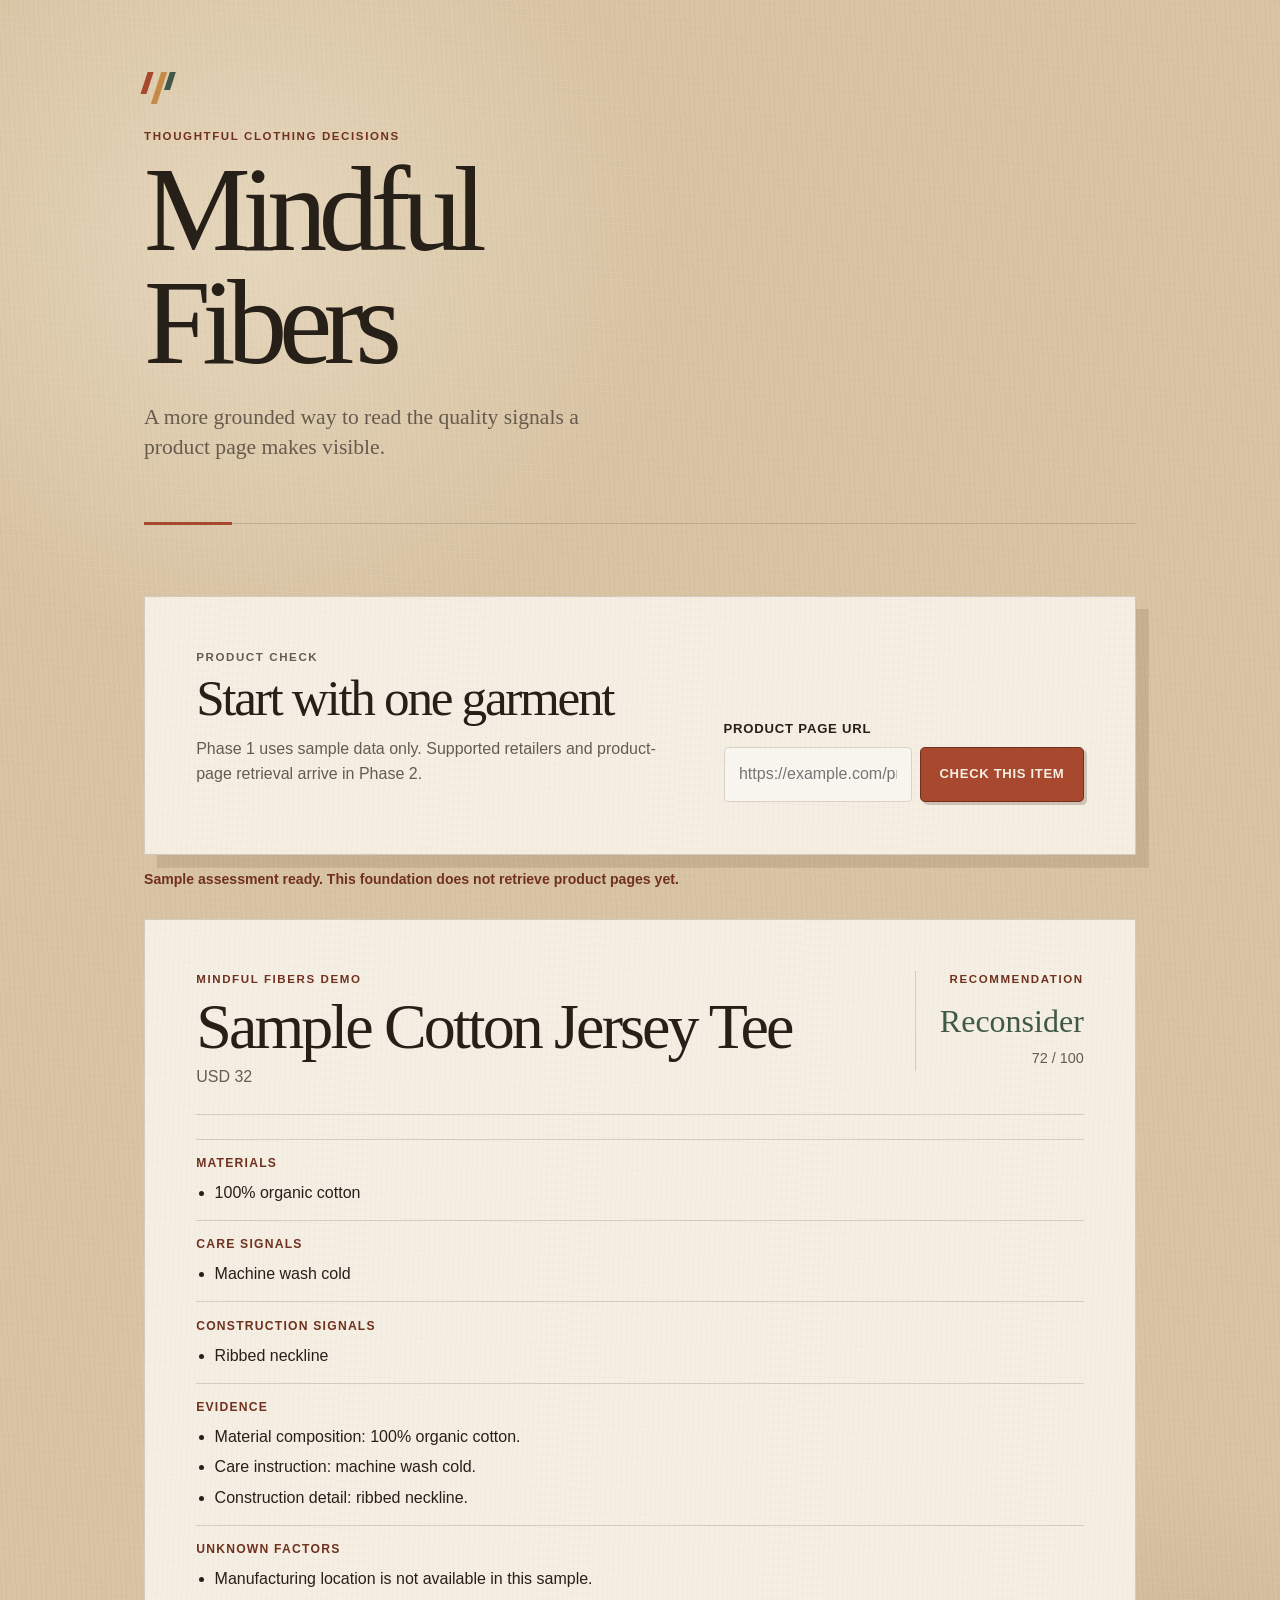
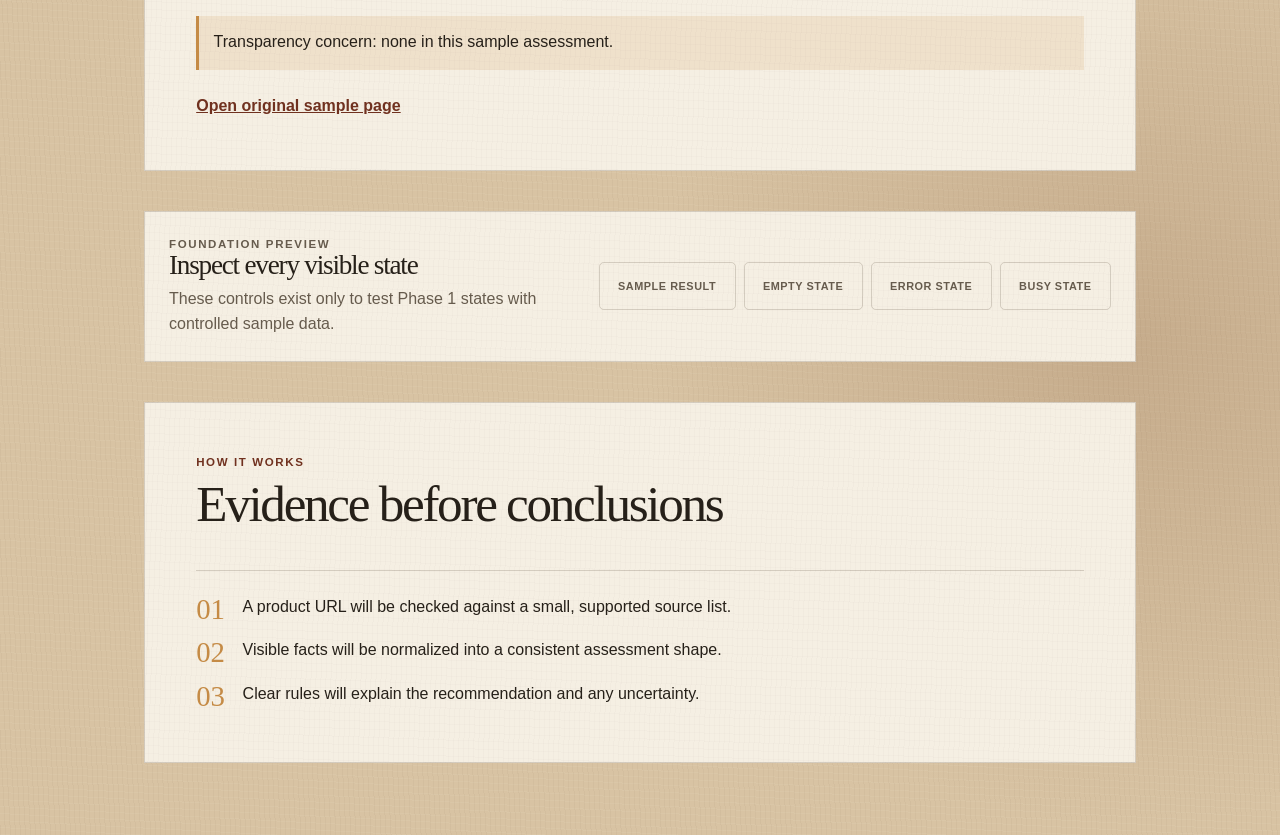
==== index.html @ ae5c8e62 "Refine Phase 1 visual texture" ====
<!doctype html>
<html lang="en">
  <head>
    <meta charset="UTF-8" />
    <meta name="viewport" content="width=device-width, initial-scale=1.0" />
    <meta name="description" content="A transparent product-quality assessment foundation." />
    <title>Mindful Fibers</title>
    <link rel="stylesheet" href="./style.css" />
    <script type="module" src="./app.js"></script>
  </head>
  <body>
    <main class="site-shell">
      <header class="masthead" aria-labelledby="site-title">
        <div class="masthead-mark" aria-hidden="true"><span></span><span></span><span></span></div>
        <p class="eyebrow">Thoughtful clothing decisions</p>
        <h1 id="site-title">Mindful<br />Fibers</h1>
        <p class="intro">A more grounded way to read the quality signals a product page makes visible.</p>
      </header>

      <section class="check-panel" aria-labelledby="check-title">
        <div>
          <p class="section-kicker">Product check</p>
          <h2 id="check-title">Start with one garment</h2>
          <p>Phase 1 uses sample data only. Supported retailers and product-page retrieval arrive in Phase 2.</p>
        </div>
        <form id="product-form" class="product-form">
          <label for="product-url">Product page URL</label>
          <div class="form-row">
            <input id="product-url" name="product-url" type="url" placeholder="https://example.com/product" autocomplete="url" />
            <button id="check-button" type="submit">Check this item</button>
          </div>
        </form>
      </section>

      <section class="status-region" aria-live="polite" aria-atomic="true">
        <p id="status-line" role="status"></p>
      </section>

      <section id="result-container" class="result-region" aria-live="polite" aria-label="Assessment results"></section>

      <section class="preview-panel" aria-labelledby="preview-title">
        <div>
          <p class="section-kicker">Foundation preview</p>
          <h2 id="preview-title">Inspect every visible state</h2>
          <p>These controls exist only to test Phase 1 states with controlled sample data.</p>
        </div>
        <div class="preview-actions" aria-label="Preview controls">
          <button type="button" data-preview="result">Sample result</button>
          <button type="button" data-preview="empty">Empty state</button>
          <button type="button" data-preview="error">Error state</button>
          <button type="button" data-preview="busy">Busy state</button>
        </div>
      </section>

      <section class="how-it-works" aria-labelledby="how-title">
        <p class="section-kicker">How it works</p>
        <h2 id="how-title">Evidence before conclusions</h2>
        <ol>
          <li>A product URL will be checked against a small, supported source list.</li>
          <li>Visible facts will be normalized into a consistent assessment shape.</li>
          <li>Clear rules will explain the recommendation and any uncertainty.</li>
        </ol>
      </section>
    </main>
  </body>
</html>
---- style.css ----
:root {
  --canvas: #d8c3a3; --paper: #f5efe3; --ink: #262019; --ink-soft: #665b4d;
  --clay: #a8492f; --clay-dark: #70311f; --ochre: #c58b46; --moss: #3f5847;
  --line: rgba(65, 47, 32, 0.18); --error: #8f2925;
  --space-1: 0.5rem; --space-2: 0.9rem; --space-3: 1.5rem; --space-4: 2.5rem; --space-5: 4.5rem;
  --radius: 0.3rem; --font-display: Georgia, "Times New Roman", serif; --font-body: "Helvetica Neue", Arial, sans-serif;
}

* { box-sizing: border-box; }
body {
  background-color: var(--canvas);
  background-image: radial-gradient(circle at 20% 10%, rgba(255, 250, 235, 0.34), transparent 26rem), radial-gradient(circle at 88% 80%, rgba(115, 66, 33, 0.18), transparent 30rem), repeating-linear-gradient(87deg, rgba(70, 48, 28, 0.035) 0 1px, transparent 1px 5px), repeating-linear-gradient(3deg, rgba(255, 252, 232, 0.06) 0 1px, transparent 1px 7px);
  color: var(--ink); font-family: var(--font-body); line-height: 1.55; margin: 0;
}
button, input { font: inherit; }
button { background: var(--clay); border: 1px solid var(--clay-dark); border-radius: var(--radius); box-shadow: 3px 3px 0 rgba(70, 37, 24, 0.22); color: var(--paper); cursor: pointer; font-size: 0.82rem; font-weight: 800; letter-spacing: 0.05em; padding: 0.9rem 1.15rem; text-transform: uppercase; }
button:hover, button:focus-visible { background: var(--clay-dark); }
button:focus-visible, input:focus-visible, a:focus-visible { outline: 3px solid var(--ochre); outline-offset: 3px; }
button:disabled, input:disabled { cursor: wait; opacity: 0.55; }
.site-shell { margin: 0 auto; max-width: 76rem; padding: var(--space-5) var(--space-3); }
.masthead { border-bottom: 1px solid var(--line); margin: 0 auto var(--space-5); max-width: 62rem; padding-bottom: var(--space-4); position: relative; }
.masthead::after { background: var(--clay); bottom: -2px; content: ""; height: 3px; left: 0; position: absolute; width: 5.5rem; }
.masthead-mark { display: flex; gap: 0.33rem; margin-bottom: var(--space-3); }
.masthead-mark span { background: var(--clay); display: block; height: 1.4rem; transform: skewX(-18deg); width: 0.4rem; }
.masthead-mark span:nth-child(2) { background: var(--ochre); height: 2rem; }.masthead-mark span:nth-child(3) { background: var(--moss); height: 1.1rem; }
.eyebrow, .section-kicker, .brand, .verdict-label { color: var(--clay-dark); font-size: 0.72rem; font-weight: 800; letter-spacing: 0.14em; margin: 0 0 var(--space-1); text-transform: uppercase; }
h1, h2, h3, p { margin-top: 0; } h1, h2 { font-family: var(--font-display); font-weight: 400; line-height: 0.94; }
h1 { font-size: clamp(4rem, 10vw, 7.5rem); letter-spacing: -0.07em; margin-bottom: var(--space-3); } h2 { font-size: clamp(2rem, 4vw, 3.4rem); letter-spacing: -0.045em; }
.intro { color: var(--ink-soft); font-family: var(--font-display); font-size: 1.35rem; line-height: 1.35; max-width: 31rem; }
.check-panel, .preview-panel, .how-it-works, .assessment-card, .state-card { background-color: var(--paper); background-image: repeating-linear-gradient(92deg, rgba(102, 76, 47, 0.025) 0 1px, transparent 1px 5px), repeating-linear-gradient(2deg, rgba(102, 76, 47, 0.02) 0 1px, transparent 1px 8px); border: 1px solid var(--line); }
.check-panel { box-shadow: 0.8rem 0.8rem 0 rgba(96, 61, 34, 0.14); display: grid; gap: var(--space-4); grid-template-columns: 1.15fr 0.85fr; margin: 0 auto; max-width: 62rem; padding: clamp(1.5rem, 4vw, 3.5rem); }
.check-panel p, .preview-panel p { color: var(--ink-soft); }.check-panel h2 { margin-bottom: var(--space-2); }.product-form { align-self: end; }.product-form label { display: block; font-size: 0.82rem; font-weight: 800; letter-spacing: 0.06em; margin-bottom: var(--space-1); text-transform: uppercase; }
.form-row { display: flex; gap: var(--space-1); }.form-row input { background: rgba(255,255,255,0.45); border: 1px solid var(--line); border-radius: var(--radius); color: var(--ink); flex: 1; min-width: 0; padding: 0.9rem; }
.status-region { margin: 0 auto; max-width: 62rem; min-height: 4rem; padding: var(--space-2) 0; }#status-line { color: var(--clay-dark); font-size: 0.88rem; font-weight: 700; margin-bottom: 0; }.result-region { margin: 0 auto var(--space-4); max-width: 62rem; }
.assessment-card { padding: clamp(1.5rem, 4vw, 3.5rem); }.assessment-top { align-items: start; border-bottom: 1px solid var(--line); display: flex; gap: var(--space-3); justify-content: space-between; margin-bottom: var(--space-3); padding-bottom: var(--space-3); }.product-title { font-size: clamp(2rem, 5vw, 4rem); margin-bottom: var(--space-1); }.price { color: var(--ink-soft); margin-bottom: 0; }
.verdict { border-left: 1px solid var(--line); min-width: 10rem; padding-left: var(--space-3); text-align: right; }.recommendation { color: var(--moss); display: block; font-family: var(--font-display); font-size: 2rem; font-weight: 400; }.score { color: var(--ink-soft); font-size: 0.9rem; }
.fact-group { border-top: 1px solid var(--line); margin-top: var(--space-2); padding-top: var(--space-2); }.fact-title { color: var(--clay-dark); font-size: 0.76rem; letter-spacing: 0.1em; margin-bottom: var(--space-1); text-transform: uppercase; }.fact-group ul { margin: 0; padding-left: 1.15rem; }.fact-item { margin-bottom: 0.35rem; }
.transparency-note { background: rgba(197, 139, 70, 0.15); border-left: 3px solid var(--ochre); margin: var(--space-3) 0; padding: var(--space-2); }.source-link { color: var(--clay-dark); font-weight: 800; }
.state-card { color: var(--ink-soft); font-family: var(--font-display); font-size: 1.3rem; padding: var(--space-4); }.error-state { border-color: rgba(143, 41, 37, 0.5); color: var(--error); }.empty-state { color: var(--ink-soft); }.busy-state { border-style: dashed; }
.preview-panel { display: grid; gap: var(--space-3); grid-template-columns: 1fr auto; margin: 0 auto var(--space-4); max-width: 62rem; padding: var(--space-3); }.preview-panel h2 { font-size: 1.7rem; margin-bottom: var(--space-1); }.preview-panel p { margin-bottom: 0; }.preview-actions { align-content: center; display: flex; flex-wrap: wrap; gap: var(--space-1); justify-content: flex-end; }.preview-actions button { background: transparent; border-color: var(--line); box-shadow: none; color: var(--ink-soft); font-size: 0.68rem; }.preview-actions button:hover, .preview-actions button:focus-visible { background: var(--ink); color: var(--paper); }
.how-it-works { margin: 0 auto; max-width: 62rem; padding: clamp(1.5rem, 4vw, 3.5rem); }.how-it-works ol { border-top: 1px solid var(--line); counter-reset: steps; display: grid; gap: var(--space-2); list-style: none; margin: var(--space-3) 0 0; padding: var(--space-3) 0 0; }.how-it-works li { counter-increment: steps; display: grid; gap: var(--space-2); grid-template-columns: 2rem 1fr; }.how-it-works li::before { color: var(--ochre); content: "0" counter(steps); font-family: var(--font-display); font-size: 1.8rem; line-height: 1; }
@media (max-width: 42rem) { .site-shell { padding: var(--space-4) var(--space-2); }.masthead { margin-bottom: var(--space-4); }.check-panel, .preview-panel { grid-template-columns: 1fr; }.form-row, .assessment-top { align-items: stretch; flex-direction: column; }.verdict { border-left: 0; border-top: 1px solid var(--line); padding: var(--space-2) 0 0; text-align: left; }.preview-actions { justify-content: flex-start; } }
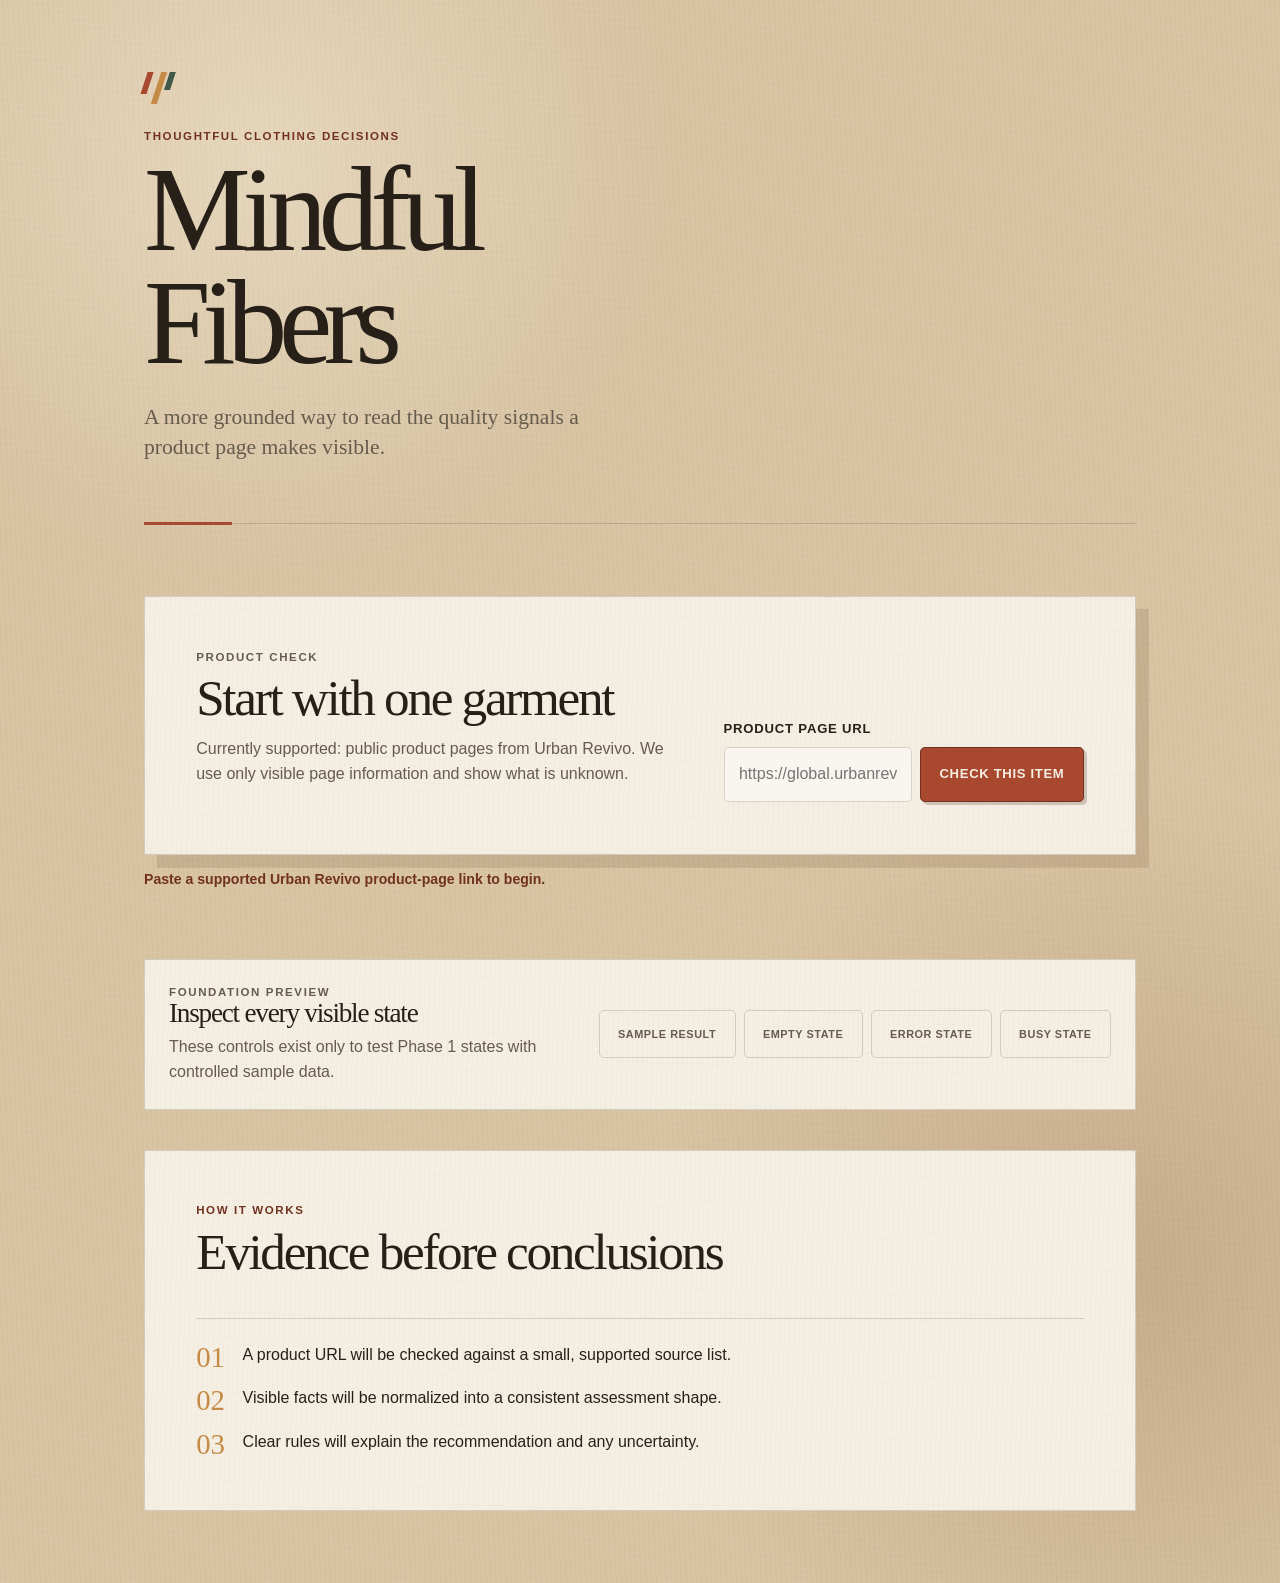
==== commit 3d698985: "Implement Phase 2 product check" ====
--- a/index.html
+++ b/index.html
@@ -3,10 +3,10 @@
   <head>
     <meta charset="UTF-8" />
     <meta name="viewport" content="width=device-width, initial-scale=1.0" />
-    <meta name="description" content="A transparent product-quality assessment foundation." />
+    <meta name="description" content="A transparent, evidence-based clothing product-quality assessment." />
     <title>Mindful Fibers</title>
     <link rel="stylesheet" href="./style.css" />
-    <script type="module" src="./app.js"></script>
+    <script type="module" src="./app.js?v=phase2-product-check"></script>
   </head>
   <body>
     <main class="site-shell">
@@ -21,12 +21,12 @@
         <div>
           <p class="section-kicker">Product check</p>
           <h2 id="check-title">Start with one garment</h2>
-          <p>Phase 1 uses sample data only. Supported retailers and product-page retrieval arrive in Phase 2.</p>
+          <p>Currently supported: public product pages from Urban Revivo. We use only visible page information and show what is unknown.</p>
         </div>
         <form id="product-form" class="product-form">
           <label for="product-url">Product page URL</label>
           <div class="form-row">
-            <input id="product-url" name="product-url" type="url" placeholder="https://example.com/product" autocomplete="url" />
+            <input id="product-url" name="product-url" type="url" placeholder="https://global.urbanrevivo.com/products/..." autocomplete="url" />
             <button id="check-button" type="submit">Check this item</button>
           </div>
         </form>
@@ -38,7 +38,7 @@
 
       <section id="result-container" class="result-region" aria-live="polite" aria-label="Assessment results"></section>
 
-      <section class="preview-panel" aria-labelledby="preview-title">
+      <section class="preview-panel" aria-labelledby="preview-title" hidden>
         <div>
           <p class="section-kicker">Foundation preview</p>
           <h2 id="preview-title">Inspect every visible state</h2>
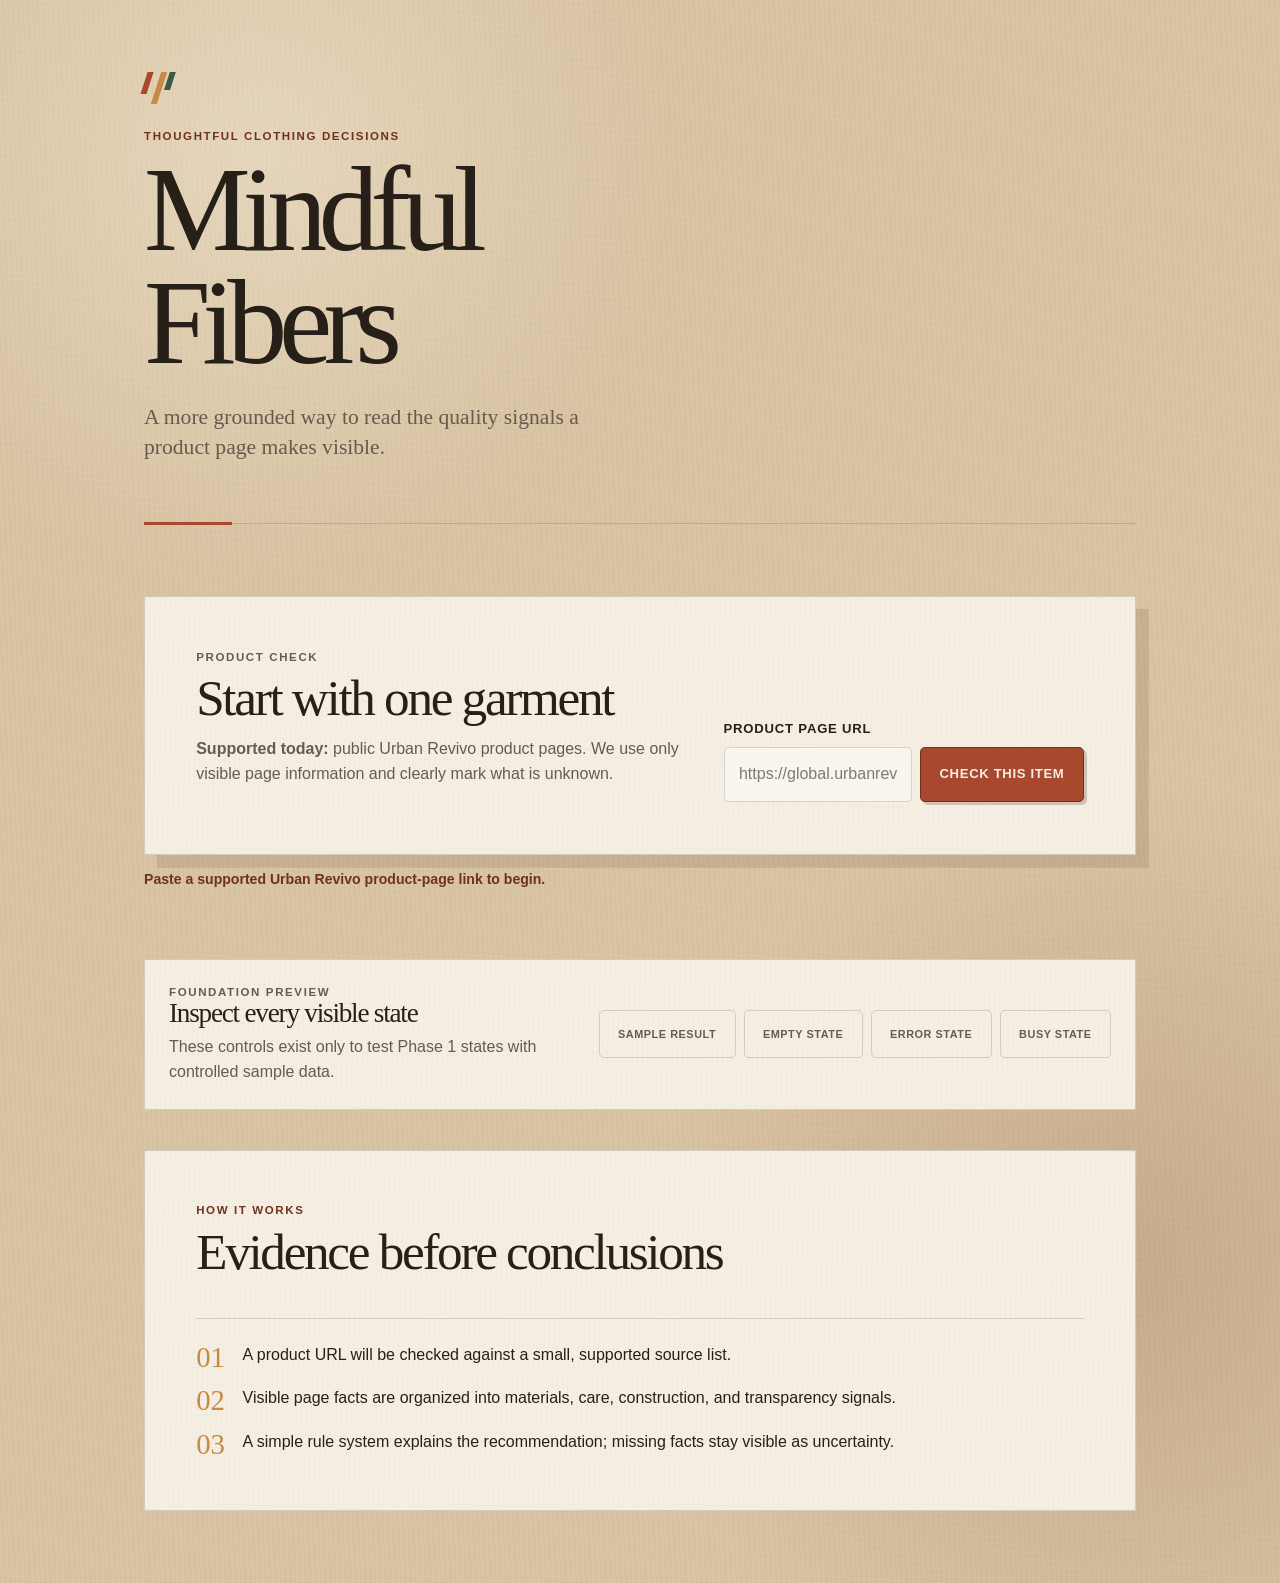
==== commit 9819e842: "Improve Phase 3 reliability" ====
--- a/index.html
+++ b/index.html
@@ -6,7 +6,7 @@
     <meta name="description" content="A transparent, evidence-based clothing product-quality assessment." />
     <title>Mindful Fibers</title>
     <link rel="stylesheet" href="./style.css" />
-    <script type="module" src="./app.js?v=phase2-product-check"></script>
+    <script type="module" src="./app.js?v=phase3-reliability"></script>
   </head>
   <body>
     <main class="site-shell">
@@ -21,12 +21,12 @@
         <div>
           <p class="section-kicker">Product check</p>
           <h2 id="check-title">Start with one garment</h2>
-          <p>Currently supported: public product pages from Urban Revivo. We use only visible page information and show what is unknown.</p>
+          <p id="source-guidance"><strong>Supported today:</strong> public Urban Revivo product pages. We use only visible page information and clearly mark what is unknown.</p>
         </div>
-        <form id="product-form" class="product-form">
+        <form id="product-form" class="product-form" novalidate>
           <label for="product-url">Product page URL</label>
           <div class="form-row">
-            <input id="product-url" name="product-url" type="url" placeholder="https://global.urbanrevivo.com/products/..." autocomplete="url" />
+            <input id="product-url" name="product-url" type="url" placeholder="https://global.urbanrevivo.com/products/..." autocomplete="url" aria-describedby="source-guidance" />
             <button id="check-button" type="submit">Check this item</button>
           </div>
         </form>
@@ -57,8 +57,8 @@
         <h2 id="how-title">Evidence before conclusions</h2>
         <ol>
           <li>A product URL will be checked against a small, supported source list.</li>
-          <li>Visible facts will be normalized into a consistent assessment shape.</li>
-          <li>Clear rules will explain the recommendation and any uncertainty.</li>
+          <li>Visible page facts are organized into materials, care, construction, and transparency signals.</li>
+          <li>A simple rule system explains the recommendation; missing facts stay visible as uncertainty.</li>
         </ol>
       </section>
     </main>
--- a/style.css
+++ b/style.css
@@ -30,13 +30,13 @@
 .check-panel, .preview-panel, .how-it-works, .assessment-card, .state-card { background-color: var(--paper); background-image: repeating-linear-gradient(92deg, rgba(102, 76, 47, 0.025) 0 1px, transparent 1px 5px), repeating-linear-gradient(2deg, rgba(102, 76, 47, 0.02) 0 1px, transparent 1px 8px); border: 1px solid var(--line); }
 .check-panel { box-shadow: 0.8rem 0.8rem 0 rgba(96, 61, 34, 0.14); display: grid; gap: var(--space-4); grid-template-columns: 1.15fr 0.85fr; margin: 0 auto; max-width: 62rem; padding: clamp(1.5rem, 4vw, 3.5rem); }
 .check-panel p, .preview-panel p { color: var(--ink-soft); }.check-panel h2 { margin-bottom: var(--space-2); }.product-form { align-self: end; }.product-form label { display: block; font-size: 0.82rem; font-weight: 800; letter-spacing: 0.06em; margin-bottom: var(--space-1); text-transform: uppercase; }
-.form-row { display: flex; gap: var(--space-1); }.form-row input { background: rgba(255,255,255,0.45); border: 1px solid var(--line); border-radius: var(--radius); color: var(--ink); flex: 1; min-width: 0; padding: 0.9rem; }
+.form-row { display: flex; gap: var(--space-1); }.form-row input { background: rgba(255,255,255,0.45); border: 1px solid var(--line); border-radius: var(--radius); color: var(--ink); flex: 1; min-width: 0; padding: 0.9rem; }.form-row input::placeholder { color: var(--ink-soft); opacity: 0.8; }
 .status-region { margin: 0 auto; max-width: 62rem; min-height: 4rem; padding: var(--space-2) 0; }#status-line { color: var(--clay-dark); font-size: 0.88rem; font-weight: 700; margin-bottom: 0; }.result-region { margin: 0 auto var(--space-4); max-width: 62rem; }
-.assessment-card { padding: clamp(1.5rem, 4vw, 3.5rem); }.assessment-top { align-items: start; border-bottom: 1px solid var(--line); display: flex; gap: var(--space-3); justify-content: space-between; margin-bottom: var(--space-3); padding-bottom: var(--space-3); }.product-title { font-size: clamp(2rem, 5vw, 4rem); margin-bottom: var(--space-1); }.price { color: var(--ink-soft); margin-bottom: 0; }
-.verdict { border-left: 1px solid var(--line); min-width: 10rem; padding-left: var(--space-3); text-align: right; }.recommendation { color: var(--moss); display: block; font-family: var(--font-display); font-size: 2rem; font-weight: 400; }.score { color: var(--ink-soft); font-size: 0.9rem; }
+.assessment-card { padding: clamp(1.5rem, 4vw, 3.5rem); }.assessment-card:focus { outline: 3px solid var(--ochre); outline-offset: 0.4rem; }.assessment-top { align-items: start; border-bottom: 1px solid var(--line); display: flex; gap: var(--space-3); justify-content: space-between; margin-bottom: var(--space-3); padding-bottom: var(--space-3); }.product-title { font-size: clamp(2rem, 5vw, 4rem); margin-bottom: var(--space-1); overflow-wrap: anywhere; }.price { color: var(--ink-soft); margin-bottom: 0; }
+.verdict { border-left: 1px solid var(--line); min-width: 10rem; padding-left: var(--space-3); text-align: right; }.recommendation { color: var(--moss); display: block; font-family: var(--font-display); font-size: 2rem; font-weight: 400; }.score { color: var(--ink-soft); display: block; font-size: 0.9rem; }.score-explanation { color: var(--ink-soft); display: block; font-size: 0.72rem; line-height: 1.35; margin-top: var(--space-1); }
 .fact-group { border-top: 1px solid var(--line); margin-top: var(--space-2); padding-top: var(--space-2); }.fact-title { color: var(--clay-dark); font-size: 0.76rem; letter-spacing: 0.1em; margin-bottom: var(--space-1); text-transform: uppercase; }.fact-group ul { margin: 0; padding-left: 1.15rem; }.fact-item { margin-bottom: 0.35rem; }
 .transparency-note { background: rgba(197, 139, 70, 0.15); border-left: 3px solid var(--ochre); margin: var(--space-3) 0; padding: var(--space-2); }.source-link { color: var(--clay-dark); font-weight: 800; }
 .state-card { color: var(--ink-soft); font-family: var(--font-display); font-size: 1.3rem; padding: var(--space-4); }.error-state { border-color: rgba(143, 41, 37, 0.5); color: var(--error); }.empty-state { color: var(--ink-soft); }.busy-state { border-style: dashed; }
 .preview-panel { display: grid; gap: var(--space-3); grid-template-columns: 1fr auto; margin: 0 auto var(--space-4); max-width: 62rem; padding: var(--space-3); }.preview-panel h2 { font-size: 1.7rem; margin-bottom: var(--space-1); }.preview-panel p { margin-bottom: 0; }.preview-actions { align-content: center; display: flex; flex-wrap: wrap; gap: var(--space-1); justify-content: flex-end; }.preview-actions button { background: transparent; border-color: var(--line); box-shadow: none; color: var(--ink-soft); font-size: 0.68rem; }.preview-actions button:hover, .preview-actions button:focus-visible { background: var(--ink); color: var(--paper); }
 .how-it-works { margin: 0 auto; max-width: 62rem; padding: clamp(1.5rem, 4vw, 3.5rem); }.how-it-works ol { border-top: 1px solid var(--line); counter-reset: steps; display: grid; gap: var(--space-2); list-style: none; margin: var(--space-3) 0 0; padding: var(--space-3) 0 0; }.how-it-works li { counter-increment: steps; display: grid; gap: var(--space-2); grid-template-columns: 2rem 1fr; }.how-it-works li::before { color: var(--ochre); content: "0" counter(steps); font-family: var(--font-display); font-size: 1.8rem; line-height: 1; }
-@media (max-width: 42rem) { .site-shell { padding: var(--space-4) var(--space-2); }.masthead { margin-bottom: var(--space-4); }.check-panel, .preview-panel { grid-template-columns: 1fr; }.form-row, .assessment-top { align-items: stretch; flex-direction: column; }.verdict { border-left: 0; border-top: 1px solid var(--line); padding: var(--space-2) 0 0; text-align: left; }.preview-actions { justify-content: flex-start; } }
+@media (max-width: 42rem) { .site-shell { padding: var(--space-4) var(--space-2); }.masthead { margin-bottom: var(--space-4); }.check-panel, .preview-panel { grid-template-columns: 1fr; }.form-row, .assessment-top { align-items: stretch; flex-direction: column; }.form-row button { width: 100%; }.product-title { font-size: clamp(2.2rem, 12vw, 3.5rem); }.verdict { border-left: 0; border-top: 1px solid var(--line); padding: var(--space-2) 0 0; text-align: left; }.preview-actions { justify-content: flex-start; } }
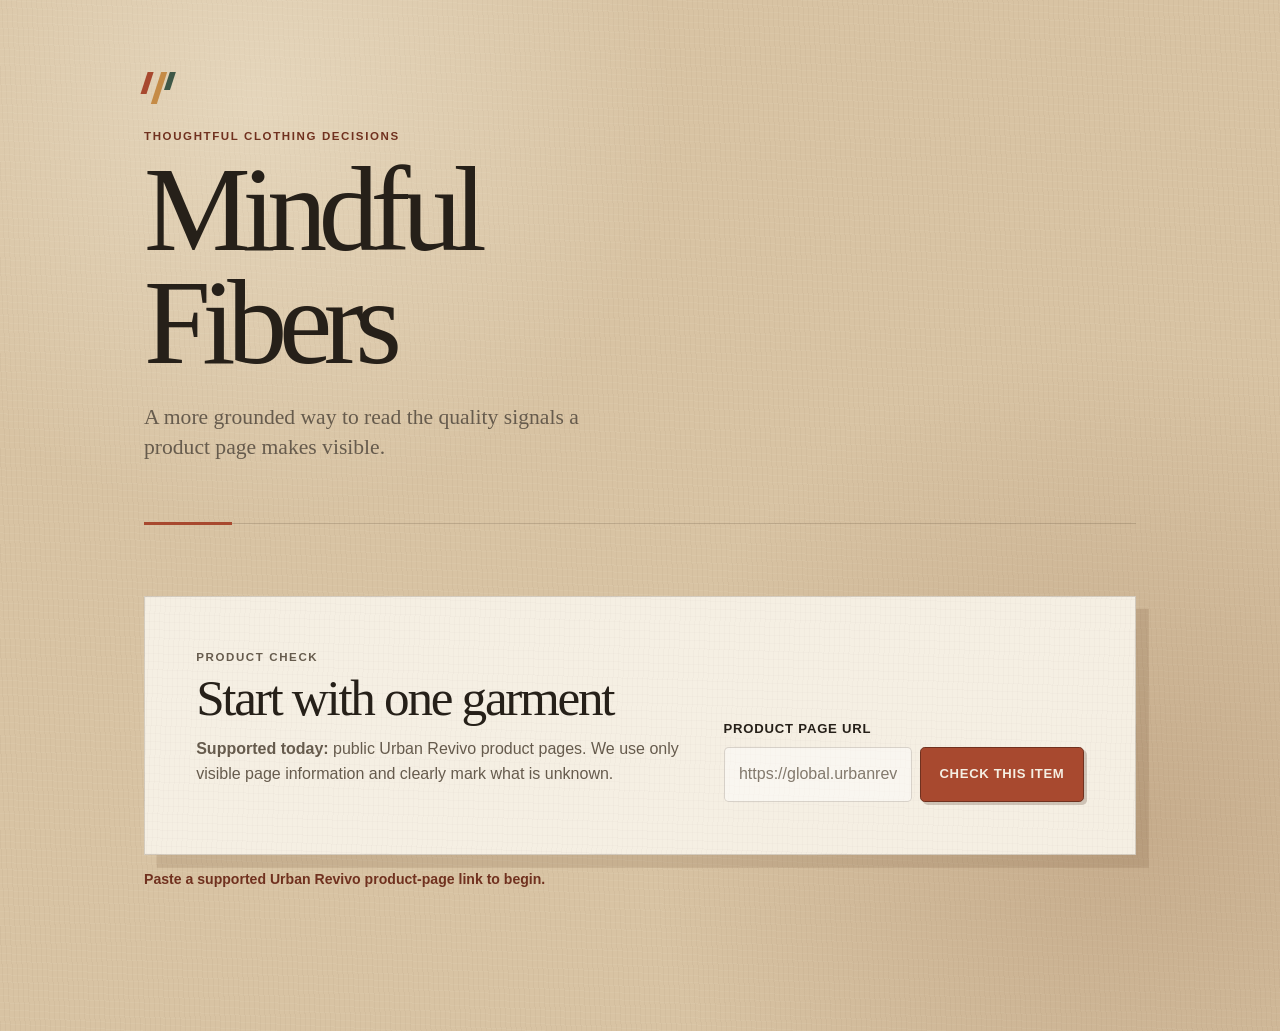
==== commit b60a2cef: "Simplify Phase 3 interface" ====
--- a/index.html
+++ b/index.html
@@ -5,8 +5,8 @@
     <meta name="viewport" content="width=device-width, initial-scale=1.0" />
     <meta name="description" content="A transparent, evidence-based clothing product-quality assessment." />
     <title>Mindful Fibers</title>
-    <link rel="stylesheet" href="./style.css" />
-    <script type="module" src="./app.js?v=phase3-reliability"></script>
+    <link rel="stylesheet" href="./style.css?v=phase3-essentials" />
+    <script type="module" src="./app.js?v=phase3-essentials"></script>
   </head>
   <body>
     <main class="site-shell">
@@ -52,15 +52,6 @@
         </div>
       </section>
 
-      <section class="how-it-works" aria-labelledby="how-title">
-        <p class="section-kicker">How it works</p>
-        <h2 id="how-title">Evidence before conclusions</h2>
-        <ol>
-          <li>A product URL will be checked against a small, supported source list.</li>
-          <li>Visible page facts are organized into materials, care, construction, and transparency signals.</li>
-          <li>A simple rule system explains the recommendation; missing facts stay visible as uncertainty.</li>
-        </ol>
-      </section>
     </main>
   </body>
 </html>
--- a/style.css
+++ b/style.css
@@ -7,6 +7,7 @@
 }
 
 * { box-sizing: border-box; }
+[hidden] { display: none !important; }
 body {
   background-color: var(--canvas);
   background-image: radial-gradient(circle at 20% 10%, rgba(255, 250, 235, 0.34), transparent 26rem), radial-gradient(circle at 88% 80%, rgba(115, 66, 33, 0.18), transparent 30rem), repeating-linear-gradient(87deg, rgba(70, 48, 28, 0.035) 0 1px, transparent 1px 5px), repeating-linear-gradient(3deg, rgba(255, 252, 232, 0.06) 0 1px, transparent 1px 7px);
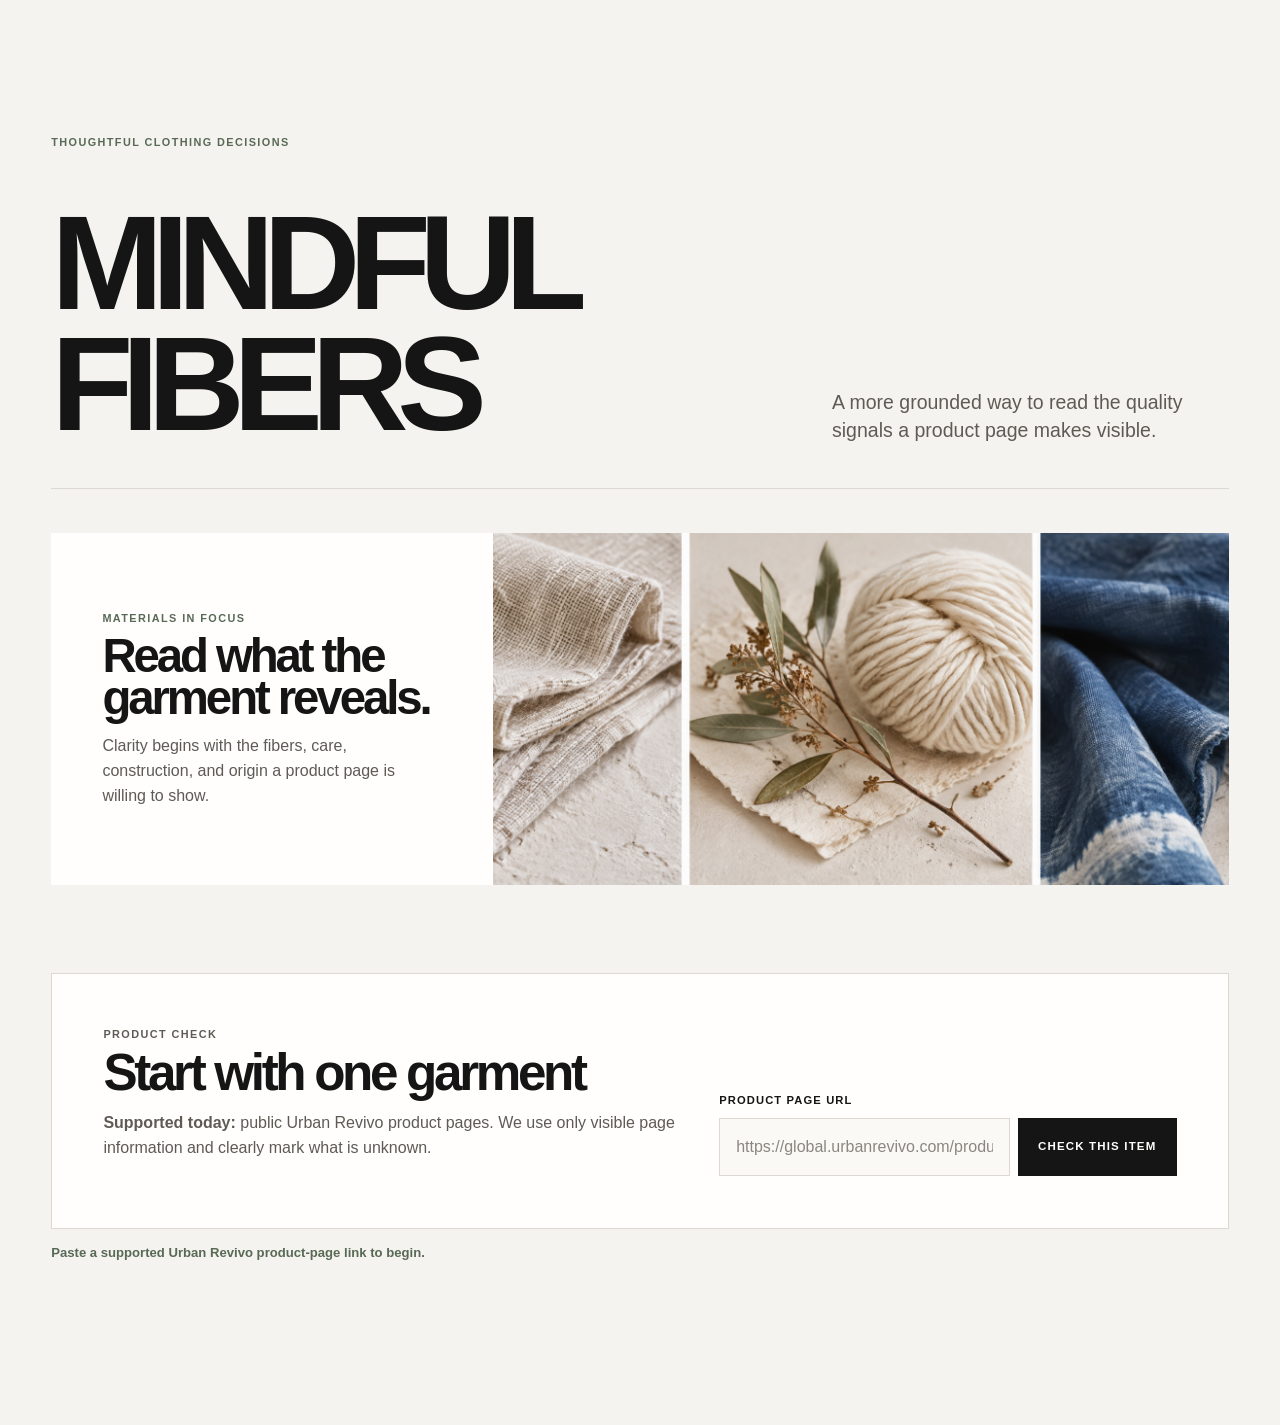
==== commit d11dcd0d: "Phase 3 visual and score clarity" ====
--- a/index.html
+++ b/index.html
@@ -5,17 +5,25 @@
     <meta name="viewport" content="width=device-width, initial-scale=1.0" />
     <meta name="description" content="A transparent, evidence-based clothing product-quality assessment." />
     <title>Mindful Fibers</title>
-    <link rel="stylesheet" href="./style.css?v=phase3-essentials" />
-    <script type="module" src="./app.js?v=phase3-essentials"></script>
+    <link rel="stylesheet" href="./style.css?v=phase3-proof" />
+    <script type="module" src="./app.js?v=phase3-proof"></script>
   </head>
   <body>
     <main class="site-shell">
       <header class="masthead" aria-labelledby="site-title">
-        <div class="masthead-mark" aria-hidden="true"><span></span><span></span><span></span></div>
         <p class="eyebrow">Thoughtful clothing decisions</p>
         <h1 id="site-title">Mindful<br />Fibers</h1>
         <p class="intro">A more grounded way to read the quality signals a product page makes visible.</p>
       </header>
+
+      <figure class="material-story" aria-labelledby="material-story-title">
+        <figcaption>
+          <p class="section-kicker">Materials in focus</p>
+          <h2 id="material-story-title">Read what the garment reveals.</h2>
+          <p>Clarity begins with the fibers, care, construction, and origin a product page is willing to show.</p>
+        </figcaption>
+        <img src="./assets/textile-materials-triptych.png" alt="Three editorial studies of natural textiles: raw linen, wool yarn with a botanical branch, and indigo cotton." />
+      </figure>
 
       <section class="check-panel" aria-labelledby="check-title">
         <div>
--- a/style.css
+++ b/style.css
@@ -1,43 +1,96 @@
 :root {
-  --canvas: #d8c3a3; --paper: #f5efe3; --ink: #262019; --ink-soft: #665b4d;
-  --clay: #a8492f; --clay-dark: #70311f; --ochre: #c58b46; --moss: #3f5847;
-  --line: rgba(65, 47, 32, 0.18); --error: #8f2925;
-  --space-1: 0.5rem; --space-2: 0.9rem; --space-3: 1.5rem; --space-4: 2.5rem; --space-5: 4.5rem;
-  --radius: 0.3rem; --font-display: Georgia, "Times New Roman", serif; --font-body: "Helvetica Neue", Arial, sans-serif;
+  --canvas: #f5f3ef;
+  --paper: #fffefd;
+  --ink: #151515;
+  --ink-soft: #5e5b55;
+  --moss: #586955;
+  --clay: #a84c35;
+  --clay-dark: #752c1c;
+  --flax: #d7c7a8;
+  --line: #dcd9d2;
+  --error: #9a3027;
+  --space-1: 0.5rem;
+  --space-2: 0.9rem;
+  --space-3: 1.5rem;
+  --space-4: 2.75rem;
+  --space-5: 5.5rem;
+  --radius: 0;
+  --font-display: ui-sans-serif, -apple-system, BlinkMacSystemFont, "Helvetica Neue", Arial, sans-serif;
+  --font-body: ui-sans-serif, -apple-system, BlinkMacSystemFont, "Helvetica Neue", Arial, sans-serif;
 }
 
 * { box-sizing: border-box; }
 [hidden] { display: none !important; }
-body {
-  background-color: var(--canvas);
-  background-image: radial-gradient(circle at 20% 10%, rgba(255, 250, 235, 0.34), transparent 26rem), radial-gradient(circle at 88% 80%, rgba(115, 66, 33, 0.18), transparent 30rem), repeating-linear-gradient(87deg, rgba(70, 48, 28, 0.035) 0 1px, transparent 1px 5px), repeating-linear-gradient(3deg, rgba(255, 252, 232, 0.06) 0 1px, transparent 1px 7px);
-  color: var(--ink); font-family: var(--font-body); line-height: 1.55; margin: 0;
+body { background: var(--canvas); color: var(--ink); font-family: var(--font-body); line-height: 1.55; margin: 0; }
+button, input { font: inherit; }
+button { background: var(--ink); border: 1px solid var(--ink); border-radius: var(--radius); color: var(--paper); cursor: pointer; font-size: 0.72rem; font-weight: 800; letter-spacing: 0.1em; padding: 1rem 1.2rem; text-transform: uppercase; transition: background-color 140ms ease, color 140ms ease; }
+button:hover, button:focus-visible { background: var(--clay); border-color: var(--clay); }
+button:focus-visible, input:focus-visible, a:focus-visible { outline: 3px solid var(--clay); outline-offset: 3px; }
+button:disabled, input:disabled { cursor: wait; opacity: 0.5; }
+
+.site-shell { margin: 0 auto; max-width: 92rem; padding: var(--space-4) clamp(1.25rem, 4vw, 4.5rem) var(--space-5); }
+.masthead { border-bottom: 1px solid var(--line); display: grid; grid-template-columns: minmax(0, 1.3fr) minmax(16rem, 0.7fr); gap: var(--space-4); margin-bottom: var(--space-4); padding: clamp(2.5rem, 7vw, 7rem) 0 var(--space-4); }
+.masthead .eyebrow { align-self: start; grid-column: 1 / -1; }
+.masthead h1 { max-width: 8ch; }
+.intro { align-self: end; color: var(--ink-soft); font-size: clamp(1rem, 1.6vw, 1.22rem); line-height: 1.45; margin: 0; max-width: 25rem; }
+
+.eyebrow, .section-kicker, .brand, .verdict-label { color: var(--moss); font-size: 0.68rem; font-weight: 800; letter-spacing: 0.13em; margin: 0 0 var(--space-1); text-transform: uppercase; }
+h1, h2, h3, p { margin-top: 0; }
+h1, h2 { font-family: var(--font-display); font-weight: 800; line-height: 0.9; }
+h1 { font-size: clamp(4rem, 10.5vw, 9.5rem); letter-spacing: -0.085em; margin-bottom: 0; text-transform: uppercase; }
+h2 { font-size: clamp(2rem, 4vw, 4.25rem); letter-spacing: -0.065em; }
+
+.material-story { align-items: stretch; background: var(--paper); display: grid; grid-template-columns: minmax(15rem, 0.75fr) minmax(0, 1.25fr); margin: 0 0 var(--space-5); }
+.material-story figcaption { align-self: center; padding: clamp(1.5rem, 4vw, 4rem); }
+.material-story h2 { font-size: clamp(2.15rem, 3.7vw, 4.25rem); margin-bottom: var(--space-2); }
+.material-story p:last-child { color: var(--ink-soft); margin-bottom: 0; max-width: 25rem; }
+.material-story img { display: block; height: 100%; min-height: 22rem; object-fit: cover; width: 100%; }
+
+.check-panel, .preview-panel, .assessment-card, .state-card { background: var(--paper); border: 1px solid var(--line); }
+.check-panel { display: grid; gap: var(--space-4); grid-template-columns: minmax(0, 1fr) minmax(20rem, 0.8fr); margin: 0 auto; max-width: 76rem; padding: clamp(1.5rem, 4vw, 4rem); }
+.check-panel p, .preview-panel p { color: var(--ink-soft); }
+.check-panel h2 { margin-bottom: var(--space-2); }
+.product-form { align-self: end; }
+.product-form label { display: block; font-size: 0.7rem; font-weight: 800; letter-spacing: 0.1em; margin-bottom: var(--space-1); text-transform: uppercase; }
+.form-row { display: flex; gap: var(--space-1); }
+.form-row input { background: #faf9f6; border: 1px solid var(--line); border-radius: var(--radius); color: var(--ink); flex: 1; min-width: 0; padding: 1rem; }
+.form-row input::placeholder { color: #8a8780; opacity: 1; }
+
+.status-region { margin: 0 auto; max-width: 76rem; min-height: 4rem; padding: var(--space-2) 0; }
+#status-line { color: var(--moss); font-size: 0.82rem; font-weight: 700; margin-bottom: 0; }
+.result-region { margin: 0 auto var(--space-4); max-width: 76rem; }
+.assessment-card { padding: clamp(1.5rem, 4vw, 4rem); }
+.assessment-card:focus { outline: 3px solid var(--clay); outline-offset: 0.4rem; }
+.assessment-top { align-items: start; border-bottom: 1px solid var(--line); display: flex; gap: var(--space-3); justify-content: space-between; margin-bottom: var(--space-3); padding-bottom: var(--space-3); }
+.product-title { font-size: clamp(2rem, 5vw, 5.2rem); margin-bottom: var(--space-1); overflow-wrap: anywhere; }
+.price { color: var(--ink-soft); margin-bottom: 0; }
+.verdict { border-left: 1px solid var(--line); min-width: 11rem; padding-left: var(--space-3); text-align: right; }
+.recommendation { color: var(--moss); display: block; font-size: 2rem; font-weight: 800; letter-spacing: -0.06em; }
+.score { color: var(--ink-soft); display: block; font-size: 0.85rem; }
+.fact-group { border-top: 1px solid var(--line); margin-top: var(--space-2); padding-top: var(--space-2); }
+.fact-title { color: var(--moss); font-size: 0.7rem; letter-spacing: 0.12em; margin-bottom: var(--space-1); text-transform: uppercase; }
+.fact-group ul { margin: 0; padding-left: 1.15rem; }
+.fact-item { margin-bottom: 0.35rem; }
+.score-guide { background: #eef0ea; border-left: 3px solid var(--moss); color: var(--ink-soft); font-size: 0.82rem; margin: 0 0 var(--space-3); padding: var(--space-2); }
+.score-proof-title { color: var(--ink); display: block; font-size: 0.72rem; letter-spacing: 0.08em; margin-top: var(--space-2); text-transform: uppercase; }
+.score-guide ul { margin: var(--space-1) 0; padding-left: 1.1rem; }
+.score-proof-item { margin-bottom: 0.2rem; }
+.score-sources, .source-link { color: var(--clay-dark); font-weight: 800; }
+.transparency-note { background: #f4ecdf; border-left: 3px solid var(--flax); margin: var(--space-3) 0; padding: var(--space-2); }
+.state-card { color: var(--ink-soft); font-size: 1.1rem; padding: var(--space-4); }
+.error-state { border-color: rgba(154, 48, 39, 0.5); color: var(--error); }
+.empty-state { color: var(--ink-soft); }
+.busy-state { border-style: dashed; }
+
+@media (max-width: 42rem) {
+  .site-shell { padding: var(--space-3) var(--space-2) var(--space-4); }
+  .masthead, .material-story, .check-panel { grid-template-columns: 1fr; }
+  .masthead { gap: var(--space-3); padding-top: var(--space-4); }
+  .masthead .eyebrow { grid-column: auto; }
+  h1 { font-size: clamp(3.5rem, 19vw, 5.5rem); }
+  .material-story img { min-height: 11rem; }
+  .form-row, .assessment-top { align-items: stretch; flex-direction: column; }
+  .form-row button { width: 100%; }
+  .product-title { font-size: clamp(2.25rem, 12vw, 4rem); }
+  .verdict { border-left: 0; border-top: 1px solid var(--line); padding: var(--space-2) 0 0; text-align: left; }
 }
-button, input { font: inherit; }
-button { background: var(--clay); border: 1px solid var(--clay-dark); border-radius: var(--radius); box-shadow: 3px 3px 0 rgba(70, 37, 24, 0.22); color: var(--paper); cursor: pointer; font-size: 0.82rem; font-weight: 800; letter-spacing: 0.05em; padding: 0.9rem 1.15rem; text-transform: uppercase; }
-button:hover, button:focus-visible { background: var(--clay-dark); }
-button:focus-visible, input:focus-visible, a:focus-visible { outline: 3px solid var(--ochre); outline-offset: 3px; }
-button:disabled, input:disabled { cursor: wait; opacity: 0.55; }
-.site-shell { margin: 0 auto; max-width: 76rem; padding: var(--space-5) var(--space-3); }
-.masthead { border-bottom: 1px solid var(--line); margin: 0 auto var(--space-5); max-width: 62rem; padding-bottom: var(--space-4); position: relative; }
-.masthead::after { background: var(--clay); bottom: -2px; content: ""; height: 3px; left: 0; position: absolute; width: 5.5rem; }
-.masthead-mark { display: flex; gap: 0.33rem; margin-bottom: var(--space-3); }
-.masthead-mark span { background: var(--clay); display: block; height: 1.4rem; transform: skewX(-18deg); width: 0.4rem; }
-.masthead-mark span:nth-child(2) { background: var(--ochre); height: 2rem; }.masthead-mark span:nth-child(3) { background: var(--moss); height: 1.1rem; }
-.eyebrow, .section-kicker, .brand, .verdict-label { color: var(--clay-dark); font-size: 0.72rem; font-weight: 800; letter-spacing: 0.14em; margin: 0 0 var(--space-1); text-transform: uppercase; }
-h1, h2, h3, p { margin-top: 0; } h1, h2 { font-family: var(--font-display); font-weight: 400; line-height: 0.94; }
-h1 { font-size: clamp(4rem, 10vw, 7.5rem); letter-spacing: -0.07em; margin-bottom: var(--space-3); } h2 { font-size: clamp(2rem, 4vw, 3.4rem); letter-spacing: -0.045em; }
-.intro { color: var(--ink-soft); font-family: var(--font-display); font-size: 1.35rem; line-height: 1.35; max-width: 31rem; }
-.check-panel, .preview-panel, .how-it-works, .assessment-card, .state-card { background-color: var(--paper); background-image: repeating-linear-gradient(92deg, rgba(102, 76, 47, 0.025) 0 1px, transparent 1px 5px), repeating-linear-gradient(2deg, rgba(102, 76, 47, 0.02) 0 1px, transparent 1px 8px); border: 1px solid var(--line); }
-.check-panel { box-shadow: 0.8rem 0.8rem 0 rgba(96, 61, 34, 0.14); display: grid; gap: var(--space-4); grid-template-columns: 1.15fr 0.85fr; margin: 0 auto; max-width: 62rem; padding: clamp(1.5rem, 4vw, 3.5rem); }
-.check-panel p, .preview-panel p { color: var(--ink-soft); }.check-panel h2 { margin-bottom: var(--space-2); }.product-form { align-self: end; }.product-form label { display: block; font-size: 0.82rem; font-weight: 800; letter-spacing: 0.06em; margin-bottom: var(--space-1); text-transform: uppercase; }
-.form-row { display: flex; gap: var(--space-1); }.form-row input { background: rgba(255,255,255,0.45); border: 1px solid var(--line); border-radius: var(--radius); color: var(--ink); flex: 1; min-width: 0; padding: 0.9rem; }.form-row input::placeholder { color: var(--ink-soft); opacity: 0.8; }
-.status-region { margin: 0 auto; max-width: 62rem; min-height: 4rem; padding: var(--space-2) 0; }#status-line { color: var(--clay-dark); font-size: 0.88rem; font-weight: 700; margin-bottom: 0; }.result-region { margin: 0 auto var(--space-4); max-width: 62rem; }
-.assessment-card { padding: clamp(1.5rem, 4vw, 3.5rem); }.assessment-card:focus { outline: 3px solid var(--ochre); outline-offset: 0.4rem; }.assessment-top { align-items: start; border-bottom: 1px solid var(--line); display: flex; gap: var(--space-3); justify-content: space-between; margin-bottom: var(--space-3); padding-bottom: var(--space-3); }.product-title { font-size: clamp(2rem, 5vw, 4rem); margin-bottom: var(--space-1); overflow-wrap: anywhere; }.price { color: var(--ink-soft); margin-bottom: 0; }
-.verdict { border-left: 1px solid var(--line); min-width: 10rem; padding-left: var(--space-3); text-align: right; }.recommendation { color: var(--moss); display: block; font-family: var(--font-display); font-size: 2rem; font-weight: 400; }.score { color: var(--ink-soft); display: block; font-size: 0.9rem; }.score-explanation { color: var(--ink-soft); display: block; font-size: 0.72rem; line-height: 1.35; margin-top: var(--space-1); }
-.fact-group { border-top: 1px solid var(--line); margin-top: var(--space-2); padding-top: var(--space-2); }.fact-title { color: var(--clay-dark); font-size: 0.76rem; letter-spacing: 0.1em; margin-bottom: var(--space-1); text-transform: uppercase; }.fact-group ul { margin: 0; padding-left: 1.15rem; }.fact-item { margin-bottom: 0.35rem; }
-.transparency-note { background: rgba(197, 139, 70, 0.15); border-left: 3px solid var(--ochre); margin: var(--space-3) 0; padding: var(--space-2); }.source-link { color: var(--clay-dark); font-weight: 800; }
-.state-card { color: var(--ink-soft); font-family: var(--font-display); font-size: 1.3rem; padding: var(--space-4); }.error-state { border-color: rgba(143, 41, 37, 0.5); color: var(--error); }.empty-state { color: var(--ink-soft); }.busy-state { border-style: dashed; }
-.preview-panel { display: grid; gap: var(--space-3); grid-template-columns: 1fr auto; margin: 0 auto var(--space-4); max-width: 62rem; padding: var(--space-3); }.preview-panel h2 { font-size: 1.7rem; margin-bottom: var(--space-1); }.preview-panel p { margin-bottom: 0; }.preview-actions { align-content: center; display: flex; flex-wrap: wrap; gap: var(--space-1); justify-content: flex-end; }.preview-actions button { background: transparent; border-color: var(--line); box-shadow: none; color: var(--ink-soft); font-size: 0.68rem; }.preview-actions button:hover, .preview-actions button:focus-visible { background: var(--ink); color: var(--paper); }
-.how-it-works { margin: 0 auto; max-width: 62rem; padding: clamp(1.5rem, 4vw, 3.5rem); }.how-it-works ol { border-top: 1px solid var(--line); counter-reset: steps; display: grid; gap: var(--space-2); list-style: none; margin: var(--space-3) 0 0; padding: var(--space-3) 0 0; }.how-it-works li { counter-increment: steps; display: grid; gap: var(--space-2); grid-template-columns: 2rem 1fr; }.how-it-works li::before { color: var(--ochre); content: "0" counter(steps); font-family: var(--font-display); font-size: 1.8rem; line-height: 1; }
-@media (max-width: 42rem) { .site-shell { padding: var(--space-4) var(--space-2); }.masthead { margin-bottom: var(--space-4); }.check-panel, .preview-panel { grid-template-columns: 1fr; }.form-row, .assessment-top { align-items: stretch; flex-direction: column; }.form-row button { width: 100%; }.product-title { font-size: clamp(2.2rem, 12vw, 3.5rem); }.verdict { border-left: 0; border-top: 1px solid var(--line); padding: var(--space-2) 0 0; text-align: left; }.preview-actions { justify-content: flex-start; } }
